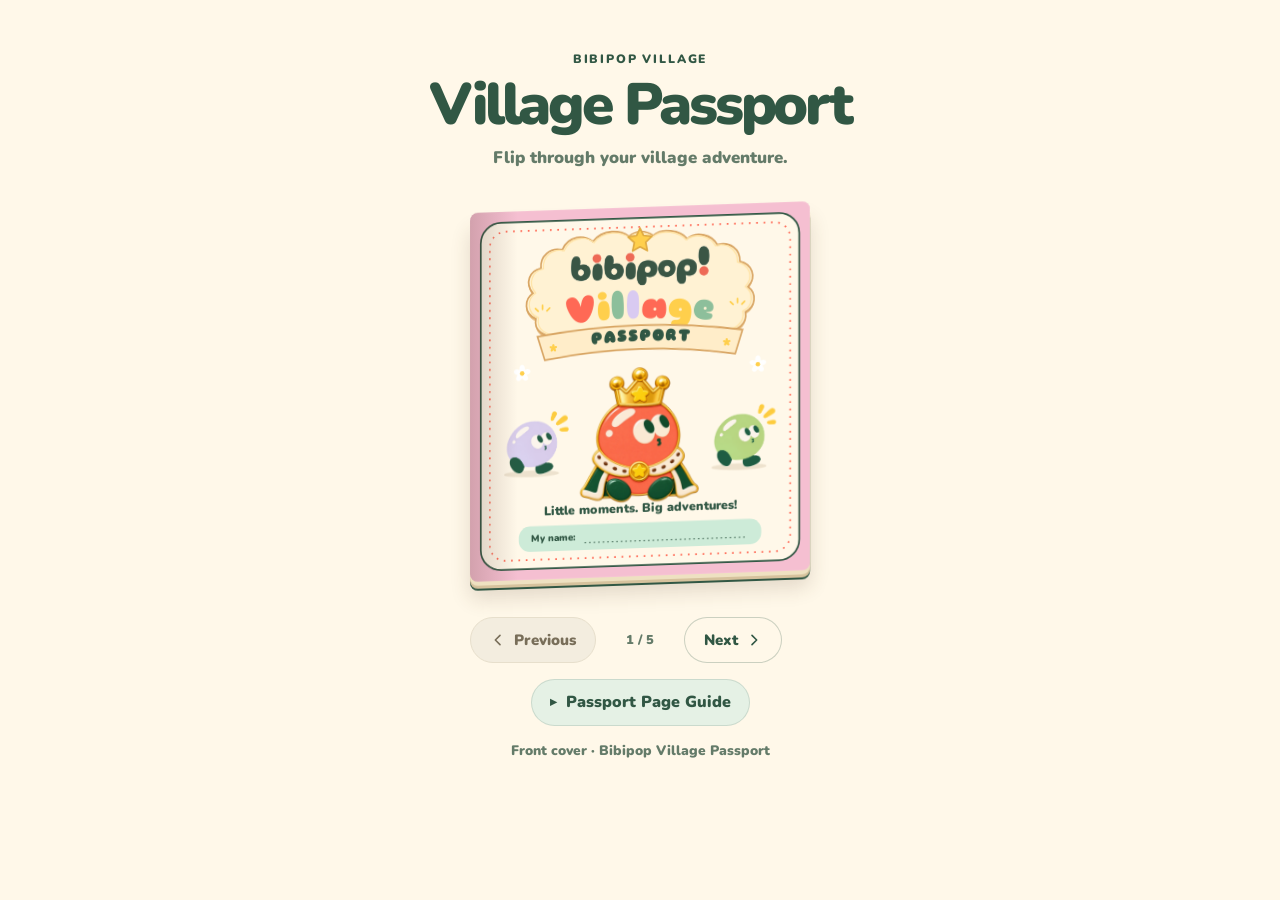
==== passport.html @ fa474965 "Update UI/UX" ====
<!doctype html>
<html lang="en">
<head>
<meta charset="utf-8">
<meta name="viewport" content="width=device-width, initial-scale=1">
<meta name="color-scheme" content="light">
<title>Bibipop Village Passport</title>
<style>
:root{font-family:"Trebuchet MS",system-ui,sans-serif;color:#315744;background:#fff8e9}
*{box-sizing:border-box}
body{margin:0;min-width:280px}
.viewer{width:min(100%,1280px);margin:auto;padding:clamp(20px,4vw,56px) clamp(12px,3vw,36px) 32px;text-align:center}
.eyebrow{margin:0 0 .55rem;font-size:.76rem;letter-spacing:.15em;text-transform:uppercase;font-weight:900;color:#315744}
h1{font-size:clamp(1.65rem,5.2vw,3.65rem);letter-spacing:-.055em;line-height:1;margin:0;font-weight:900}
.intro{margin:.7rem 0 0;font-size:clamp(.88rem,2vw,1.05rem);color:#647b69}
.stage{--page:min(27vw,340px);--height:calc(var(--page) * 1.084);position:relative;height:calc(var(--height) + 70px);max-width:1130px;margin:10px auto 0;isolation:isolate}
.display-cover{position:absolute;z-index:0;width:var(--page);height:var(--height);left:1.1%;top:25px;perspective:1200px;opacity:0;pointer-events:none;transition:opacity 260ms}
.stage[data-state="open"] .display-cover{opacity:1}
.display-cover .cover-surface{display:block;width:100%;height:100%;object-fit:fill;border-radius:9px 7px 7px 9px;transform:rotateZ(-5deg) rotateY(13deg);box-shadow:3px 3px 0 #eee1c1,6px 6px 0 #315744,8px 13px 18px #5b3b222b}
.scene{position:absolute;inset:0;perspective:1550px;perspective-origin:65% 48%;pointer-events:none}
.book{position:absolute;top:34px;left:var(--spine);width:0;height:var(--height);transform-style:preserve-3d;transition:left 690ms cubic-bezier(.24,.7,.25,1)}
.stage[data-state="open"]{--spine:65%}
.stage[data-state="front"]{--spine:calc(50% - var(--page) / 2)}
.stage[data-state="back"]{--spine:calc(50% + var(--page) / 2)}
.base{position:absolute;top:0;width:var(--page);height:100%;background:#fcf0d4 center/100% 100% no-repeat;box-shadow:0 4px 0 #eee1c1,0 7px 0 #d6c29d,0 9px 0 #315744,0 17px 20px #573a252a}
.base[hidden]{display:none}
.base::after{position:absolute;inset:0;content:"";border-radius:inherit}
.base-left{right:0;transform-origin:100% 50%;transform:skewY(2deg);border-radius:8px 0 0 8px}
.base-right{left:0;transform-origin:0 50%;transform:skewY(-2deg);border-radius:0 8px 8px 0}
.base-left::after{background:linear-gradient(90deg,transparent 85%,#5a372e38)}
.base-right::after{background:linear-gradient(90deg,#5a372e38,transparent 14%)}
.stage[data-state="front"] .base-right,.stage[data-state="back"] .base-left{border-radius:8px}
.turning{position:absolute;inset:0;transform-style:preserve-3d}
.turning[hidden]{display:none}
.slice{position:absolute;top:0;left:0;height:100%;transform-origin:0 50%;transform-style:preserve-3d;will-change:transform}
.face{position:absolute;inset:0;background:#fcf0d4 no-repeat;backface-visibility:hidden}
.face.back{transform:rotateY(180deg)}
.face::after{position:absolute;inset:0;content:"";background:#4b2817;opacity:var(--shade,0)}
.controls{display:flex;justify-content:center;align-items:center;gap:clamp(8px,2.3vw,22px);margin:0 auto}
.controls button{display:inline-flex;gap:.5rem;align-items:center;justify-content:center;border:1px solid #d9d5a9;border-radius:999px;min-height:46px;padding:.58rem clamp(10px,2vw,19px);color:#315744;background:#cdebd8;font:inherit;font-weight:900;cursor:pointer}
.controls button:hover:not([aria-disabled="true"]){background:#d0e5d0}
.controls button:focus-visible{outline:3px solid #ff6955;outline-offset:3px}
.controls button[aria-disabled="true"]{color:#786e59;background:#f3eddf;border-color:#e7dfcc;cursor:default}
.controls svg{width:16px;height:16px;flex:none}
.counter{font-size:.8rem;font-weight:900;color:#315744;min-width:6ch;white-space:nowrap}
.caption{min-height:2.4em;font-size:.86rem;line-height:1.3;color:#647b69;margin:.65rem auto 0;max-width:30rem}
.sr-only{position:absolute;width:1px;height:1px;padding:0;margin:-1px;overflow:hidden;clip:rect(0,0,0,0);white-space:nowrap;border:0}
:root[data-embed]{background:transparent}
:root[data-embed],:root[data-embed] body{overflow:hidden;overflow:clip}
:root[data-embed] .viewer{padding-top:0;padding-bottom:10px}
:root[data-embed] .heading{display:none}
@media(max-width:720px){
  .stage{--page:min(45vw,315px);height:calc(var(--height) + 50px)}
  .stage[data-state="open"]{--spine:50%}
  .scene{perspective-origin:50% 48%}
  .book{top:22px}
  .display-cover{display:none}
}
@media(prefers-reduced-motion:reduce){.book,.display-cover{transition:none}}
@font-face{font-family:PassportFredoka;src:url(assets/2ba02e68b152868aef9b.ttf) format("truetype");font-weight:300 700;font-display:swap}.page-lettering{position:absolute;inset:0;display:block;width:100%;height:100%;pointer-events:none;overflow:hidden;font-family:PassportFredoka,system-ui,sans-serif;font-weight:700}.face{overflow:hidden}.face .page-lettering{right:auto;max-width:none}.cover-surface{position:absolute;inset:0;background:center/100% 100% no-repeat}[data-art-page="1"]{--page-art:url("assets/passport-2026-page-1.svg")}
[data-art-page="2"]{--page-art:url("assets/passport-2026-page-2.svg")}
[data-art-page="3"]{--page-art:url("assets/passport-2026-page-3.svg")}
[data-art-page="4"]{--page-art:url("assets/passport-2026-page-4.svg")}
[data-art-page="5"]{--page-art:url("assets/passport-2026-page-5.svg")}
[data-art-page="6"]{--page-art:url("assets/passport-2026-page-6.svg")}
[data-art-page="7"]{--page-art:url("assets/passport-2026-page-7.svg")}
[data-art-page="8"]{--page-art:url("assets/passport-2026-page-8.svg")}
.base[data-art-page],.face[data-art-page],.cover-surface[data-art-page]{background-image:var(--page-art)}
[data-art-page="1"]{--turn-art:var(--turn-page-1)}
[data-art-page="2"]{--turn-art:var(--turn-page-2)}
[data-art-page="3"]{--turn-art:var(--turn-page-3)}
[data-art-page="4"]{--turn-art:var(--turn-page-4)}
[data-art-page="5"]{--turn-art:var(--turn-page-5)}
[data-art-page="6"]{--turn-art:var(--turn-page-6)}
[data-art-page="7"]{--turn-art:var(--turn-page-7)}
[data-art-page="8"]{--turn-art:var(--turn-page-8)}
.face[data-art-page],.stage[data-flipping] .base[data-art-page]{background-image:var(--turn-art)}
.face::after{animation:turn-shade 740ms ease-in-out both}
@keyframes turn-shade{0%,100%{opacity:0}50%{opacity:.12}}
@font-face{font-family:Nunito;src:url('[data-uri]') format('truetype');font-weight:700 900}
:root{font-family:Nunito,sans-serif;color:#315744;background:#fff8e9}
.intro,.caption,.counter{color:#647b69}
.controls button{border-color:#31574440;background:#fff8e9;color:#315744;font-size:15px}
.controls button:hover:not([aria-disabled="true"]){background:#315744;color:#fff8e9}
.controls button:focus-visible{outline:3px solid #ff6955}
.base,.face{background-color:#fff8e9}
</style>
<!-- Bundled font license
Copyright 2016 The Fredoka Project Authors (https://github.com/hafontia/Fredoka-One)

This Font Software is licensed under the SIL Open Font License, Version 1.1.
This license is copied below, and is also available with a FAQ at:
http://scripts.sil.org/OFL


- -- -- -- -- -- -- -- -- -- -- -- -- -- -- -- -- -- -- -- -- -- -- -- -- -- -- -- -- --
SIL OPEN FONT LICENSE Version 1.1 - 26 February 2007
- -- -- -- -- -- -- -- -- -- -- -- -- -- -- -- -- -- -- -- -- -- -- -- -- -- -- -- -- --

PREAMBLE
The goals of the Open Font License (OFL) are to stimulate worldwide
development of collaborative font projects, to support the font creation
efforts of academic and linguistic communities, and to provide a free and
open framework in which fonts may be shared and improved in partnership
with others.

The OFL allows the licensed fonts to be used, studied, modified and
redistributed freely as long as they are not sold by themselves. The
fonts, including any derivative works, can be bundled, embedded, 
redistributed and/or sold with any software provided that any reserved
names are not used by derivative works. The fonts and derivatives,
however, cannot be released under any other type of license. The
requirement for fonts to remain under this license does not apply
to any document created using the fonts or their derivatives.

DEFINITIONS
"Font Software" refers to the set of files released by the Copyright
Holder(s) under this license and clearly marked as such. This may
include source files, build scripts and documentation.

"Reserved Font Name" refers to any names specified as such after the
copyright statement(s).

"Original Version" refers to the collection of Font Software components as
distributed by the Copyright Holder(s).

"Modified Version" refers to any derivative made by adding to, deleting,
or substituting - - in part or in whole - - any of the components of the
Original Version, by changing formats or by porting the Font Software to a
new environment.

"Author" refers to any designer, engineer, programmer, technical
writer or other person who contributed to the Font Software.

PERMISSION & CONDITIONS
Permission is hereby granted, free of charge, to any person obtaining
a copy of the Font Software, to use, study, copy, merge, embed, modify,
redistribute, and sell modified and unmodified copies of the Font
Software, subject to the following conditions:

1) Neither the Font Software nor any of its individual components,
in Original or Modified Versions, may be sold by itself.

2) Original or Modified Versions of the Font Software may be bundled,
redistributed and/or sold with any software, provided that each copy
contains the above copyright notice and this license. These can be
included either as stand-alone text files, human-readable headers or
in the appropriate machine-readable metadata fields within text or
binary files as long as those fields can be easily viewed by the user.

3) No Modified Version of the Font Software may use the Reserved Font
Name(s) unless explicit written permission is granted by the corresponding
Copyright Holder. This restriction only applies to the primary font name as
presented to the users.

4) The name(s) of the Copyright Holder(s) or the Author(s) of the Font
Software shall not be used to promote, endorse or advertise any
Modified Version, except to acknowledge the contribution(s) of the
Copyright Holder(s) and the Author(s) or with their explicit written
permission.

5) The Font Software, modified or unmodified, in part or in whole,
must be distributed entirely under this license, and must not be
distributed under any other license. The requirement for fonts to
remain under this license does not apply to any document created
using the Font Software.

TERMINATION
This license becomes null and void if any of the above conditions are
not met.

DISCLAIMER
THE FONT SOFTWARE IS PROVIDED "AS IS", WITHOUT WARRANTY OF ANY KIND,
EXPRESS OR IMPLIED, INCLUDING BUT NOT LIMITED TO ANY WARRANTIES OF
MERCHANTABILITY, FITNESS FOR A PARTICULAR PURPOSE AND NONINFRINGEMENT
OF COPYRIGHT, PATENT, TRADEMARK, OR OTHER RIGHT. IN NO EVENT SHALL THE
COPYRIGHT HOLDER BE LIABLE FOR ANY CLAIM, DAMAGES OR OTHER LIABILITY,
INCLUDING ANY GENERAL, SPECIAL, INDIRECT, INCIDENTAL, OR CONSEQUENTIAL
DAMAGES, WHETHER IN AN ACTION OF CONTRACT, TORT OR OTHERWISE, ARISING
FROM, OUT OF THE USE OR INABILITY TO USE THE FONT SOFTWARE OR FROM
OTHER DEALINGS IN THE FONT SOFTWARE.

-->
</head>
<body>
<main class="viewer" aria-label="Interactive Bibipop Village passport">
  <header class="heading">
    <p class="eyebrow">Bibipop Village</p>
    <h1>Village Passport</h1>
    <p class="intro">Flip through your village adventure.</p>
  </header>
  <div class="stage" id="stage" data-state="open" aria-hidden="true">
    <div class="display-cover"><div id="cover" class="cover-surface"></div></div>
    <div class="scene">
      <div class="book">
        <div id="left" class="base base-left"></div>
        <div id="right" class="base base-right"></div>
        <div id="turning" class="turning" hidden></div>
      </div>
    </div>
  </div>
  <nav class="controls" aria-label="Passport pages">
    <button id="previous" type="button" aria-label="Previous pages">
      <svg viewBox="0 0 24 24" fill="none" aria-hidden="true"><path d="m15 5-7 7 7 7" stroke="currentColor" stroke-width="2.4" stroke-linecap="round" stroke-linejoin="round"/></svg>Previous
    </button>
    <span class="counter" id="counter" aria-hidden="true"></span>
    <button id="next" type="button" aria-label="Next pages">Next
      <svg viewBox="0 0 24 24" fill="none" aria-hidden="true"><path d="m9 5 7 7-7 7" stroke="currentColor" stroke-width="2.4" stroke-linecap="round" stroke-linejoin="round"/></svg>
    </button>
  </nav>
  <details class="page-guide" style="max-width:720px;margin:16px auto;text-align:left"><summary style="cursor:pointer;font-weight:900">Passport Page Guide</summary><ul class="passport-guide-list"><li>Begin at <strong>Village Square</strong> to collect your passport.</li><li>Visit <strong>all four booths</strong> and collect a stamp at each one.</li><li>Explore <strong>Charm Market and Gummy Shop in either order</strong>, then <strong>Village Hall</strong>.</li><li>Return to Village Square with <strong>four stamps</strong> for your <strong>Village Chief badge</strong>.</li><li>The last inside page is a space to <strong>draw your favourite village memory</strong>.</li></ul></details>
<p id="caption" class="caption" aria-live="polite" aria-atomic="true"></p>
  <noscript><p>Enable JavaScript to turn the passport pages.</p></noscript>
</main>
<script>
(() => {
  const pageCount = 8;
  const lettering = Array(8).fill("");
  const descriptions = [
    "Front cover · Bibipop Village Passport",
    "Welcome to Bibipop Village · Your Village Map",
    "Explore & Collect · Make & Discover",
    "Village Chief Checkpoint · My Village Memories",
    "Back cover · Little moments, big growing hearts"
  ];
  const stage = document.querySelector("#stage");
  const left = document.querySelector("#left");
  const right = document.querySelector("#right");
  const turning = document.querySelector("#turning");
  const previous = document.querySelector("#previous");
  const next = document.querySelector("#next");
  const counter = document.querySelector("#counter");
  const caption = document.querySelector("#caption");
  const motion = matchMedia("(prefers-reduced-motion: reduce)");
  const end = 4;
  const segmentCount = 20;
  const baseAngle = 11 * Math.PI / 180;
  const pageArt = (number) => number >= 1 && number <= pageCount;
  let position = 0;
  let busy = false;
  const turnImages = ["assets/passport-2026-page-1.svg", "assets/passport-2026-page-2.svg", "assets/passport-2026-page-3.svg", "assets/passport-2026-page-4.svg", "assets/passport-2026-page-5.svg", "assets/passport-2026-page-6.svg", "assets/passport-2026-page-7.svg", "assets/passport-2026-page-8.svg"].map((url, index) => { const image = new Image(); image.src = url; document.documentElement.style.setProperty("--turn-page-" + (index + 1), "url(" + url + ")"); return image; });

  setSide(document.querySelector("#cover"), 1);
  if (new URLSearchParams(location.search).get("embed") === "1") {
    document.documentElement.dataset.embed = "";
  }

  function typeLayer(element, number, width, offset = 0) {
    element.replaceChildren();
    if (!pageArt(number) || !lettering[number - 1]) return;
    const layer = document.createElementNS("http://www.w3.org/2000/svg", "svg");
    layer.setAttribute("viewBox", "0 0 454 492");
    layer.setAttribute("preserveAspectRatio", "none");
    layer.setAttribute("class", "page-lettering");
    layer.innerHTML = lettering[number - 1];
    if (width) {
      layer.style.width = width + "px";
      layer.style.left = offset + "px";
    }
    element.append(layer);
  }
  function setSide(element, number) {
    element.hidden = !pageArt(number);
    if (element.hidden) delete element.dataset.artPage;
    else element.dataset.artPage = number;
    typeLayer(element, number);
  }
  function setPose(value) {
    stage.dataset.state = value === 0 ? "front" : value === end ? "back" : "open";
  }
  function setControls() {
    previous.setAttribute("aria-disabled", String(busy || position === 0));
    next.setAttribute("aria-disabled", String(busy || position === end));
  }
  function render() {
    setPose(position);
    setSide(left, position * 2);
    setSide(right, position * 2 + 1);
    counter.textContent = (position + 1) + " / " + (end + 1);
    caption.textContent = descriptions[position];
    setControls();
  }

  function makeLeaf(firstPage, secondPage, width) {
    const sliceWidth = width / segmentCount;
    const fragment = document.createDocumentFragment();
    const slices = [];
    for (let index = 0; index < segmentCount; index++) {
      const slice = document.createElement("div");
      slice.className = "slice";
      slice.style.width = (sliceWidth + (index === segmentCount - 1 ? 0 : .45)) + "px";
      const front = document.createElement("div");
      const back = document.createElement("div");
      front.className = "face";
      back.className = "face back";
      front.dataset.artPage = firstPage;
      back.dataset.artPage = secondPage;
      front.style.backgroundSize = back.style.backgroundSize = width + "px 100%";
      front.style.backgroundPositionX = -(index * sliceWidth) + "px";
      back.style.backgroundPositionX = -Math.max(0, width - index * sliceWidth - parseFloat(slice.style.width)) + "px";
      typeLayer(front, firstPage, width, parseFloat(front.style.backgroundPositionX));
      typeLayer(back, secondPage, width, parseFloat(back.style.backgroundPositionX));
      slice.append(front, back);
      fragment.append(slice);
      slices.push({slice, front, back});
    }
    turning.replaceChildren(fragment);
    return {slices, sliceWidth};
  }

  function turnFrames(leaf, forward) {
    const count = 24;
    const frames = leaf.slices.map(() => []);
    for (let step = 0; step <= count; step++) {
      const time = step / count;
      const eased = time * time * (3 - 2 * time);
      const progress = forward ? eased : 1 - eased;
      const swing = -baseAngle - (Math.PI - 2 * baseAngle) * progress;
      const curl = Math.sin(Math.PI * progress);
      let x = 0;
      let z = 1.4 + 1.5 * curl;
      for (let index = 0; index < segmentCount; index++) {
        const angle = swing + curl * (.92 * (index + .5) / segmentCount - .36);
        frames[index].push({transform: "translate3d(" + x + "px,0," + z + "px) rotateY(" + angle + "rad)"});
        x += Math.cos(angle) * leaf.sliceWidth;
        z -= Math.sin(angle) * leaf.sliceWidth;
      }
    }
    return frames;
  }

  async function flip(direction) {
    const target = position + direction;
    if (busy || target < 0 || target > end) return;
    if (motion.matches) {
      position = target;
      render();
      return;
    }
    busy = true;
    setControls();
    const from = position;
    const forward = direction > 0;
    const firstPage = Math.min(from, target) * 2 + 1;
    const pages = new Set([firstPage, firstPage + 1, (forward ? from : target) * 2, (forward ? target : from) * 2 + 1]);
    await Promise.allSettled([...pages].filter(pageArt).map(number => turnImages[number - 1].decode()));
    const width = parseFloat(getComputedStyle(forward ? right : left).width);
    const leaf = makeLeaf(firstPage, firstPage + 1, width);
    setSide(left, (forward ? from : target) * 2);
    setSide(right, (forward ? target : from) * 2 + 1);
    const frames = turnFrames(leaf, forward);
    const animations = leaf.slices.map(({slice}, index) => slice.animate(frames[index], {duration: 740, fill: "both"}));
    stage.dataset.flipping = "";
    turning.hidden = false;
    setPose(target);
    await animations[0].finished;
    position = target;
    turning.hidden = true;
    turning.replaceChildren();
    delete stage.dataset.flipping;
    busy = false;
    render();
  }

  previous.addEventListener("click", () => flip(-1));
  next.addEventListener("click", () => flip(1));
  document.addEventListener("keydown", (event) => {
    if (event.altKey || event.ctrlKey || event.metaKey) return;
    if (event.key === "ArrowLeft" || event.key === "ArrowRight") {
      event.preventDefault();
      flip(event.key === "ArrowLeft" ? -1 : 1);
    }
  });
  render();
})();
</script>
<style id="passport-controls-polish">
.controls{display:grid;grid-template-columns:minmax(0,1fr) auto minmax(0,1fr);justify-content:normal;align-items:center;gap:clamp(10px,2vw,20px);width:min(100%,460px);margin-inline:auto}
.controls #previous{justify-self:end}
.controls #next{justify-self:start}
.controls .counter{min-width:6ch;text-align:center}
.page-guide{width:min(100%,720px);margin:16px auto;box-sizing:border-box}
.page-guide>summary{display:flex;align-items:center;justify-content:center;gap:9px;width:fit-content;max-width:100%;box-sizing:border-box;margin:0 auto;padding:11px 18px;border:1px solid #31574426;border-radius:999px;background:#e5f1e5;color:#315744;text-align:center;list-style:none;line-height:1.4;cursor:pointer;font-weight:900}
.page-guide>summary::-webkit-details-marker{display:none}
.page-guide>summary::before{content:'▸';font-size:13px;line-height:1;flex:none}
.page-guide[open]>summary::before{content:'▾'}
.page-guide>summary:hover{background:#dcebdc}
.page-guide>summary:focus-visible{outline:3px solid #315744;outline-offset:4px}
.page-guide>p{margin:14px auto 0;padding:16px 18px;background:#fffbf0;border:1px solid #31574420;border-radius:14px;text-align:left;line-height:1.65;font-size:15px;color:#315744;box-sizing:border-box}
@media(max-width:480px){.controls{gap:10px}.controls button{padding-inline:12px;font-size:14px}.page-guide>p{padding:14px;font-size:14px}.page-guide>summary{font-size:14px;padding:10px 15px}}

</style><style id="passport-guide-list-style">.page-guide>.passport-guide-list{margin:14px auto 0;padding:17px 22px 17px 38px;background:#fffbf0;border:1px solid #31574420;border-radius:14px;text-align:left;font-size:15px;line-height:1.65;color:#315744;box-sizing:border-box;list-style:disc}.page-guide .passport-guide-list>li{font-weight:400!important;padding-left:3px;margin:0 0 11px;line-height:1.65}.page-guide .passport-guide-list>li:last-child{margin-bottom:0}.page-guide .passport-guide-list strong{font-weight:900!important}.page-guide .passport-guide-list>li::marker{font-weight:400;color:#315744}@media(max-width:480px){.page-guide>.passport-guide-list{padding:15px 15px 15px 30px;font-size:14px}}</style></body>
</html>
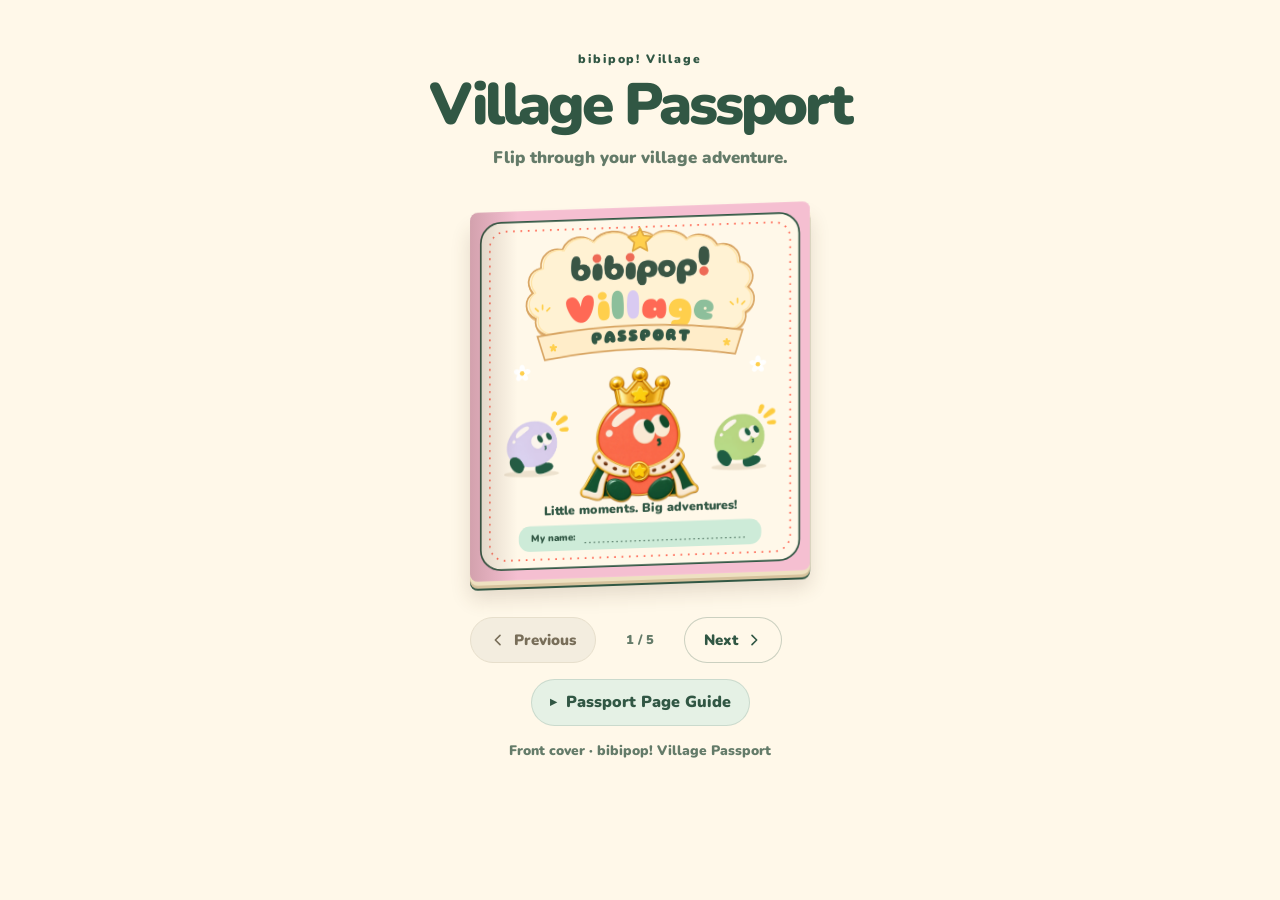
==== commit d78b1b76: "Big update with finalised decks" ====
--- a/passport.html
+++ b/passport.html
@@ -4,7 +4,7 @@
 <meta charset="utf-8">
 <meta name="viewport" content="width=device-width, initial-scale=1">
 <meta name="color-scheme" content="light">
-<title>Bibipop Village Passport</title>
+<title>bibipop! Village Passport</title>
 <style>
 :root{font-family:"Trebuchet MS",system-ui,sans-serif;color:#315744;background:#fff8e9}
 *{box-sizing:border-box}
@@ -183,9 +183,9 @@
 -->
 </head>
 <body>
-<main class="viewer" aria-label="Interactive Bibipop Village passport">
+<main class="viewer" aria-label="Interactive bibipop! Village passport">
   <header class="heading">
-    <p class="eyebrow">Bibipop Village</p>
+    <p class="eyebrow" style="text-transform:none">bibipop! Village</p>
     <h1>Village Passport</h1>
     <p class="intro">Flip through your village adventure.</p>
   </header>
@@ -217,8 +217,8 @@
   const pageCount = 8;
   const lettering = Array(8).fill("");
   const descriptions = [
-    "Front cover · Bibipop Village Passport",
-    "Welcome to Bibipop Village · Your Village Map",
+    "Front cover · bibipop! Village Passport",
+    "Welcome to bibipop! Village · Your Village Map",
     "Explore & Collect · Make & Discover",
     "Village Chief Checkpoint · My Village Memories",
     "Back cover · Little moments, big growing hearts"
